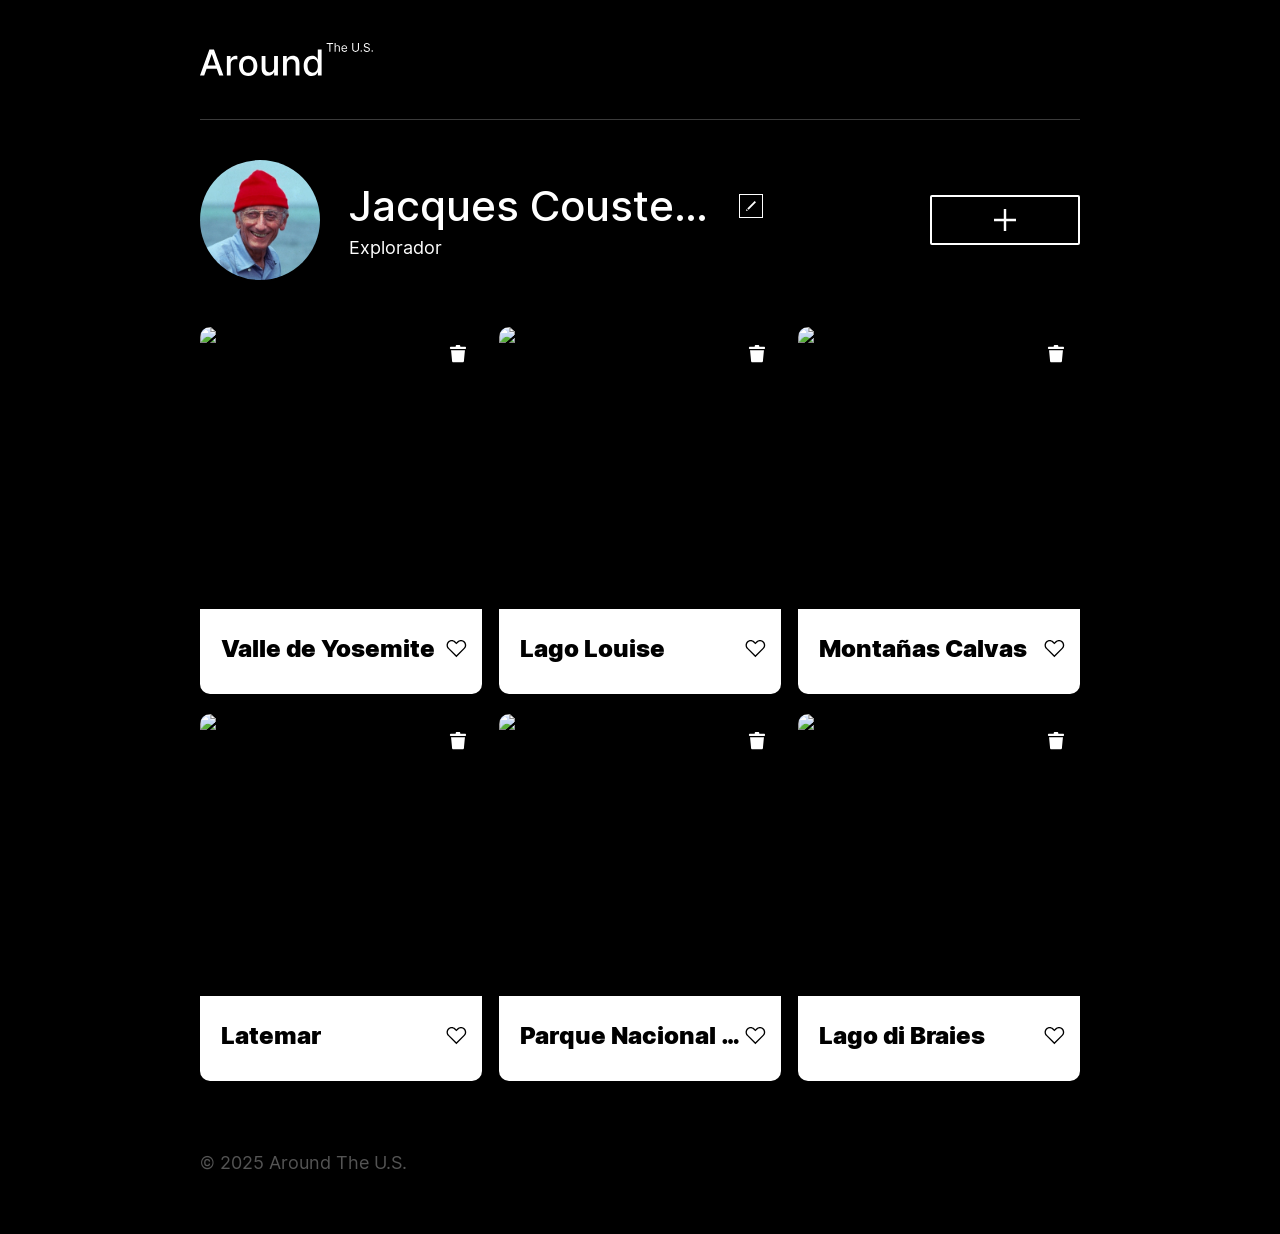
==== index.html @ 13948dd6 "Initial commit" ====
<!DOCTYPE html>
<html lang="es">
  <head>
    <meta charset="UTF-8" />
    <meta content="width=device-width, initial-scale=1.0" name="viewport" />
    <meta content="ie=edge" http-equiv="X-UA-Compatible" />
    <title>Around The U.S.</title>
    <link href="./pages/index.css" rel="stylesheet" />
  </head>
  <body class="page">
    <div class="page__content">
      <header class="header page__section">
        <img
          alt="Logotipo Around The U.S."
          class="logo header__logo"
          src="./images/logo.svg"
        />
      </header>
      <main class="content">
        <section class="profile page__section">
          <img class="profile__image" src="./images/avatar.jpg" alt="Avatar" />
          <div class="profile__info">
            <h1 class="profile__title">Jacques Cousteau</h1>
            <button
              aria-label="Editar perfil"
              class="profile__edit-button"
              type="button"
            ></button>
            <p class="profile__description">Explorador</p>
          </div>
          <button
            aria-label="Agregar tarjeta"
            class="profile__add-button"
            type="button"
          ></button>
        </section>
        <section class="cards page__section">
          <ul class="cards__list">
            <li class="card">
              <img
                class="card__image"
                src="https://practicum-content.s3.us-west-1.amazonaws.com/web-code/moved_yosemite.jpg"
                alt="Valle de Yosemite"
              />
              <button
                aria-label="Eliminar tarjeta"
                class="card__delete-button"
                type="button"
              ></button>
              <div class="card__description">
                <h2 class="card__title">Valle de Yosemite</h2>
                <button
                  aria-label="Botón Me gusta"
                  class="card__like-button"
                  type="button"
                ></button>
              </div>
            </li>
            <li class="card">
              <img
                class="card__image"
                src="https://practicum-content.s3.us-west-1.amazonaws.com/web-code/moved_lake-louise.jpg"
                alt="Lago Louise"
              />
              <button
                aria-label="Eliminar tarjeta"
                class="card__delete-button"
                type="button"
              ></button>
              <div class="card__description">
                <h2 class="card__title">Lago Louise</h2>
                <button
                  aria-label="Botón Me gusta"
                  class="card__like-button"
                  type="button"
                ></button>
              </div>
            </li>
            <li class="card">
              <img
                class="card__image"
                src="https://practicum-content.s3.us-west-1.amazonaws.com/web-code/moved_bald-mountains.jpg"
                alt="Montañas Calvas"
              />
              <button
                aria-label="Eliminar tarjeta"
                class="card__delete-button"
                type="button"
              ></button>
              <div class="card__description">
                <h2 class="card__title">Montañas Calvas</h2>
                <button
                  aria-label="Botón Me gusta"
                  class="card__like-button"
                  type="button"
                ></button>
              </div>
            </li>
            <li class="card">
              <img
                class="card__image"
                src="https://practicum-content.s3.us-west-1.amazonaws.com/web-code/moved_latemar.jpg"
                alt="Latemar"
              />
              <button
                aria-label="Eliminar tarjeta"
                class="card__delete-button"
                type="button"
              ></button>
              <div class="card__description">
                <h2 class="card__title">Latemar</h2>
                <button
                  aria-label="Botón Me gusta"
                  class="card__like-button"
                  type="button"
                ></button>
              </div>
            </li>
            <li class="card">
              <img
                class="card__image"
                src="https://practicum-content.s3.us-west-1.amazonaws.com/web-code/moved_vanoise.jpg"
                alt="Parque Nacional de la Vanoise"
              />
              <button
                aria-label="Eliminar tarjeta"
                class="card__delete-button"
                type="button"
              ></button>
              <div class="card__description">
                <h2 class="card__title">Parque Nacional de la Vanoise</h2>
                <button
                  aria-label="Botón Me gusta"
                  class="card__like-button"
                  type="button"
                ></button>
              </div>
            </li>
            <li class="card">
              <img
                class="card__image"
                src="https://practicum-content.s3.us-west-1.amazonaws.com/web-code/moved_lago.jpg"
                alt="Lago di Braies"
              />
              <button
                aria-label="Eliminar tarjeta"
                class="card__delete-button"
                type="button"
              ></button>
              <div class="card__description">
                <h2 class="card__title">Lago di Braies</h2>
                <button
                  aria-label="Botón Me gusta"
                  class="card__like-button"
                  type="button"
                ></button>
              </div>
            </li>
          </ul>
        </section>
      </main>
      <footer class="footer page__section">
        <p class="footer__copyright">© 2025 Around The U.S.</p>
      </footer>
      <div class="popup" id="edit-popup">
        <div class="popup__content">
          <button
            aria-label="Cerrar ventana emergente"
            class="popup__close"
            type="button"
          ></button>
          <h3 class="popup__title">Editar perfil</h3>
          <form class="popup__form" id="edit-profile-form">
            <input
              class="popup__input popup__input_type_name"
              name="name"
              placeholder="Nombre"
              type="text"
            />
            <input
              class="popup__input popup__input_type_description"
              name="description"
              placeholder="Acerca de mí"
              type="text"
            />
            <button class="button popup__button" type="submit">Guardar</button>
          </form>
        </div>
      </div>
      <div class="popup" id="new-card-popup">
        <div class="popup__content">
          <button
            aria-label="Cerrar ventana emergente"
            class="popup__close"
            type="button"
          ></button>
          <h3 class="popup__title">Nuevo lugar</h3>
          <form class="popup__form" id="new-card-form">
            <input
              class="popup__input popup__input_type_card-name"
              name="place-name"
              placeholder="Título"
              required
              type="text"
            />
            <input
              class="popup__input popup__input_type_url"
              name="link"
              placeholder="Enlace a la imagen"
              required
              type="url"
            />
            <button class="button popup__button" type="submit">Crear</button>
          </form>
        </div>
      </div>
      <div class="popup" id="image-popup">
        <div class="popup__content popup__content_content_image">
          <button
            aria-label="Cerrar ventana emergente"
            class="popup__close"
            type="button"
          ></button>
          <img alt="" class="popup__image" src="#" />
          <p class="popup__caption"></p>
        </div>
      </div>
    </div>
  </body>
</html>
---- pages/index.css ----
@import url("../vendor/normalize.css");
@import url("../vendor/fonts.css");

@import url("../blocks/page.css");
@import url("../blocks/header.css");
@import url("../blocks/content.css");
@import url("../blocks/footer.css");
@import url("../blocks/profile.css");
@import url("../blocks/cards.css");
@import url("../blocks/card.css");
@import url("../blocks/popup.css");
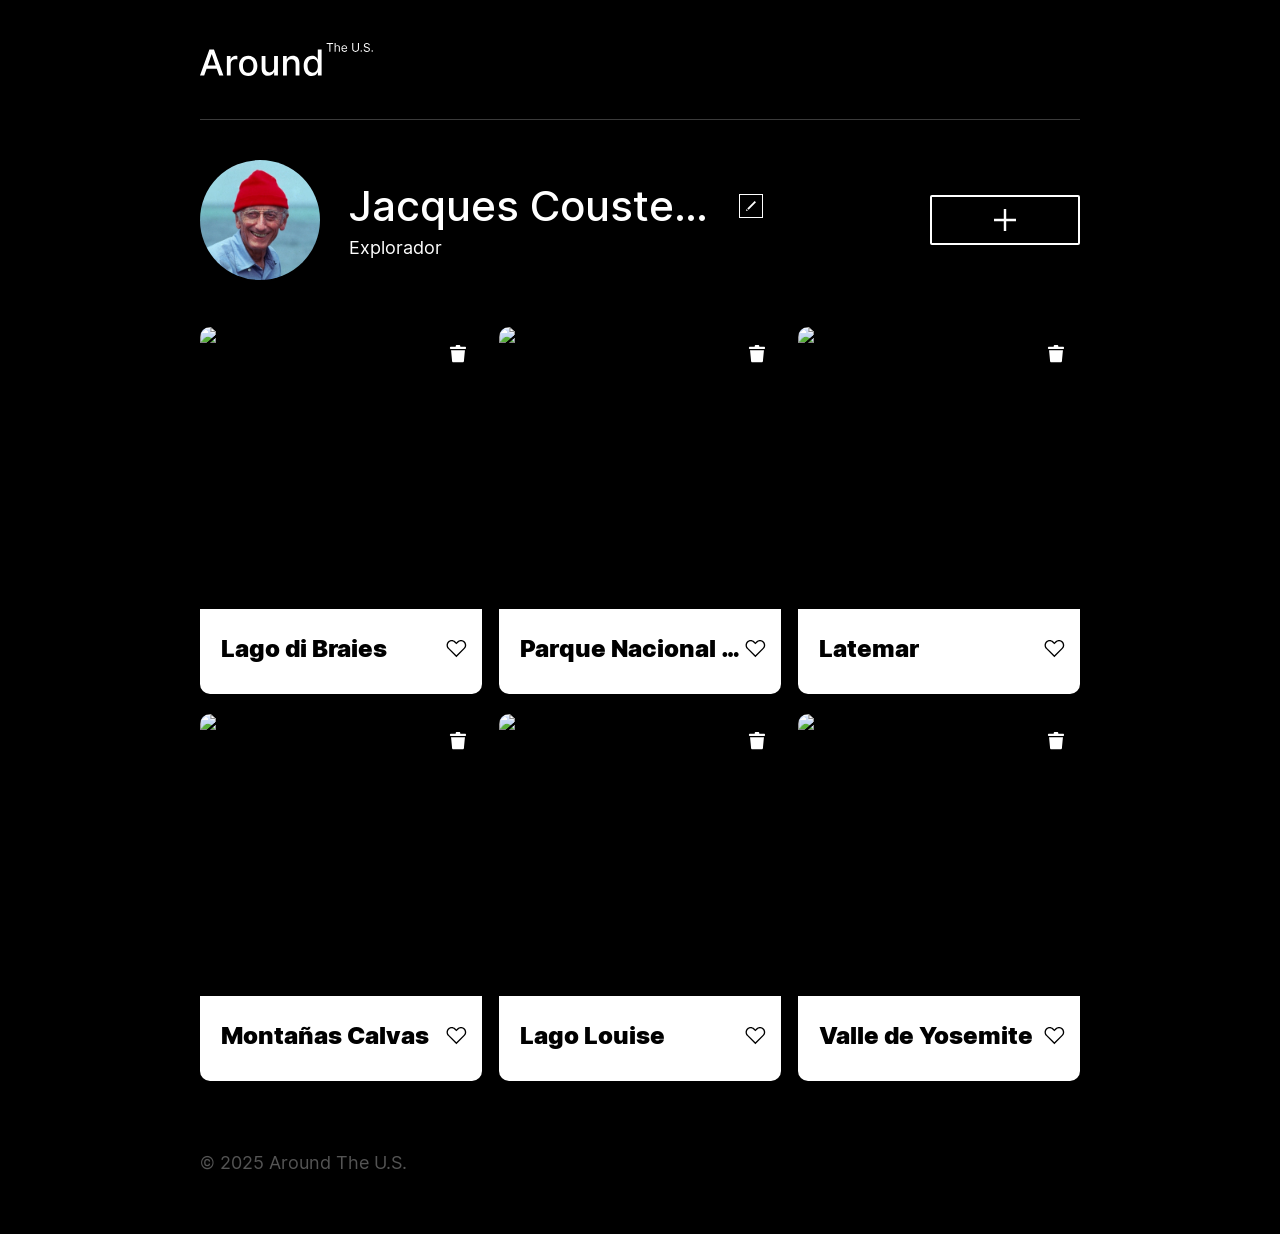
==== commit dc24cf9d: "add open/close modals, like button, and delete button" ====
--- a/index.html
+++ b/index.html
@@ -1,4 +1,4 @@
-<!DOCTYPE html>
+<!doctype html>
 <html lang="es">
   <head>
     <meta charset="UTF-8" />
@@ -36,126 +36,24 @@
         </section>
         <section class="cards page__section">
           <ul class="cards__list">
-            <li class="card">
-              <img
-                class="card__image"
-                src="https://practicum-content.s3.us-west-1.amazonaws.com/web-code/moved_yosemite.jpg"
-                alt="Valle de Yosemite"
-              />
-              <button
-                aria-label="Eliminar tarjeta"
-                class="card__delete-button"
-                type="button"
-              ></button>
-              <div class="card__description">
-                <h2 class="card__title">Valle de Yosemite</h2>
+            <template id="template-card">
+              <li class="card">
+                <img class="card__image" src="" alt="" />
                 <button
-                  aria-label="Botón Me gusta"
-                  class="card__like-button"
+                  aria-label="Eliminar tarjeta"
+                  class="card__delete-button"
                   type="button"
                 ></button>
-              </div>
-            </li>
-            <li class="card">
-              <img
-                class="card__image"
-                src="https://practicum-content.s3.us-west-1.amazonaws.com/web-code/moved_lake-louise.jpg"
-                alt="Lago Louise"
-              />
-              <button
-                aria-label="Eliminar tarjeta"
-                class="card__delete-button"
-                type="button"
-              ></button>
-              <div class="card__description">
-                <h2 class="card__title">Lago Louise</h2>
-                <button
-                  aria-label="Botón Me gusta"
-                  class="card__like-button"
-                  type="button"
-                ></button>
-              </div>
-            </li>
-            <li class="card">
-              <img
-                class="card__image"
-                src="https://practicum-content.s3.us-west-1.amazonaws.com/web-code/moved_bald-mountains.jpg"
-                alt="Montañas Calvas"
-              />
-              <button
-                aria-label="Eliminar tarjeta"
-                class="card__delete-button"
-                type="button"
-              ></button>
-              <div class="card__description">
-                <h2 class="card__title">Montañas Calvas</h2>
-                <button
-                  aria-label="Botón Me gusta"
-                  class="card__like-button"
-                  type="button"
-                ></button>
-              </div>
-            </li>
-            <li class="card">
-              <img
-                class="card__image"
-                src="https://practicum-content.s3.us-west-1.amazonaws.com/web-code/moved_latemar.jpg"
-                alt="Latemar"
-              />
-              <button
-                aria-label="Eliminar tarjeta"
-                class="card__delete-button"
-                type="button"
-              ></button>
-              <div class="card__description">
-                <h2 class="card__title">Latemar</h2>
-                <button
-                  aria-label="Botón Me gusta"
-                  class="card__like-button"
-                  type="button"
-                ></button>
-              </div>
-            </li>
-            <li class="card">
-              <img
-                class="card__image"
-                src="https://practicum-content.s3.us-west-1.amazonaws.com/web-code/moved_vanoise.jpg"
-                alt="Parque Nacional de la Vanoise"
-              />
-              <button
-                aria-label="Eliminar tarjeta"
-                class="card__delete-button"
-                type="button"
-              ></button>
-              <div class="card__description">
-                <h2 class="card__title">Parque Nacional de la Vanoise</h2>
-                <button
-                  aria-label="Botón Me gusta"
-                  class="card__like-button"
-                  type="button"
-                ></button>
-              </div>
-            </li>
-            <li class="card">
-              <img
-                class="card__image"
-                src="https://practicum-content.s3.us-west-1.amazonaws.com/web-code/moved_lago.jpg"
-                alt="Lago di Braies"
-              />
-              <button
-                aria-label="Eliminar tarjeta"
-                class="card__delete-button"
-                type="button"
-              ></button>
-              <div class="card__description">
-                <h2 class="card__title">Lago di Braies</h2>
-                <button
-                  aria-label="Botón Me gusta"
-                  class="card__like-button"
-                  type="button"
-                ></button>
-              </div>
-            </li>
+                <div class="card__description">
+                  <h2 class="card__title"></h2>
+                  <button
+                    aria-label="Botón Me gusta"
+                    class="card__like-button"
+                    type="button"
+                  ></button>
+                </div>
+              </li>
+            </template>
           </ul>
         </section>
       </main>
@@ -226,5 +124,6 @@
         </div>
       </div>
     </div>
+    <script src="./scripts/index.js"></script>
   </body>
 </html>
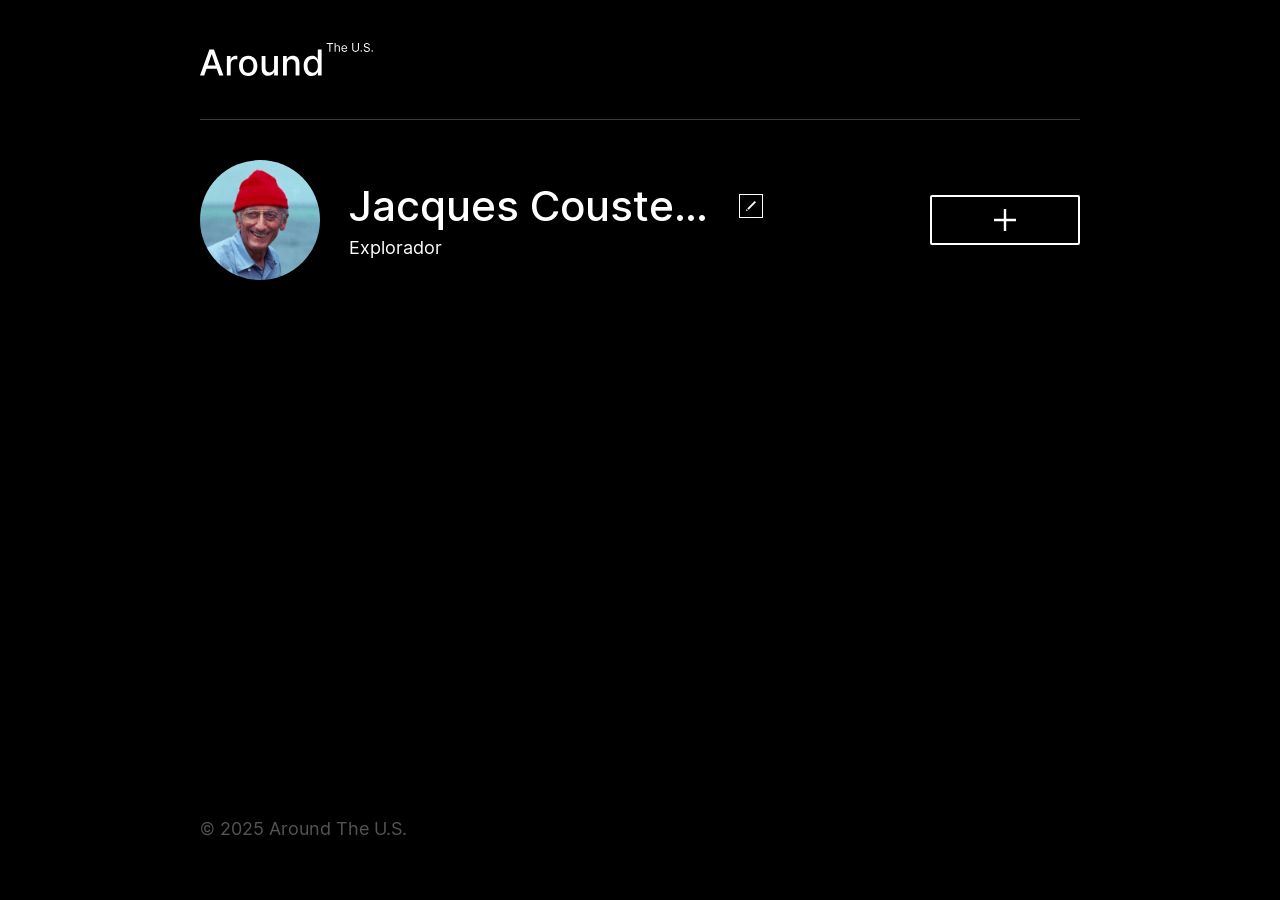
==== commit 99d73d14: "Add functions to show message errors. Add better description in README file" ====
--- a/index.html
+++ b/index.html
@@ -74,13 +74,23 @@
               name="name"
               placeholder="Nombre"
               type="text"
+              id="name"
+              minlength="2"
+              maxlength="40"
+              required
             />
+            <span class="name-input-error form__input-error"></span>
             <input
               class="popup__input popup__input_type_description"
               name="description"
               placeholder="Acerca de mí"
               type="text"
+              id="description"
+              minlength="2"
+              maxlength="200"
+              required
             />
+            <span class="description-input-error form__input-error"></span>
             <button class="button popup__button" type="submit">Guardar</button>
           </form>
         </div>
@@ -98,17 +108,25 @@
               class="popup__input popup__input_type_card-name"
               name="place-name"
               placeholder="Título"
+              type="text"
+              id="place-name"
+              minlength="2"
+              maxlength="30"
               required
-              type="text"
             />
+            <span class="place-name-input-error form__input-error"></span>
             <input
               class="popup__input popup__input_type_url"
               name="link"
               placeholder="Enlace a la imagen"
+              id="link"
+              type="url"
               required
-              type="url"
             />
-            <button class="button popup__button" type="submit">Crear</button>
+            <span class="link-input-error form__input-error"></span>
+            <button class="button popup__button" type="submit" disabled>
+              Crear
+            </button>
           </form>
         </div>
       </div>
@@ -124,6 +142,6 @@
         </div>
       </div>
     </div>
-    <script src="./scripts/index.js"></script>
+    <script type="module" src="./scripts/index.js"></script>
   </body>
 </html>
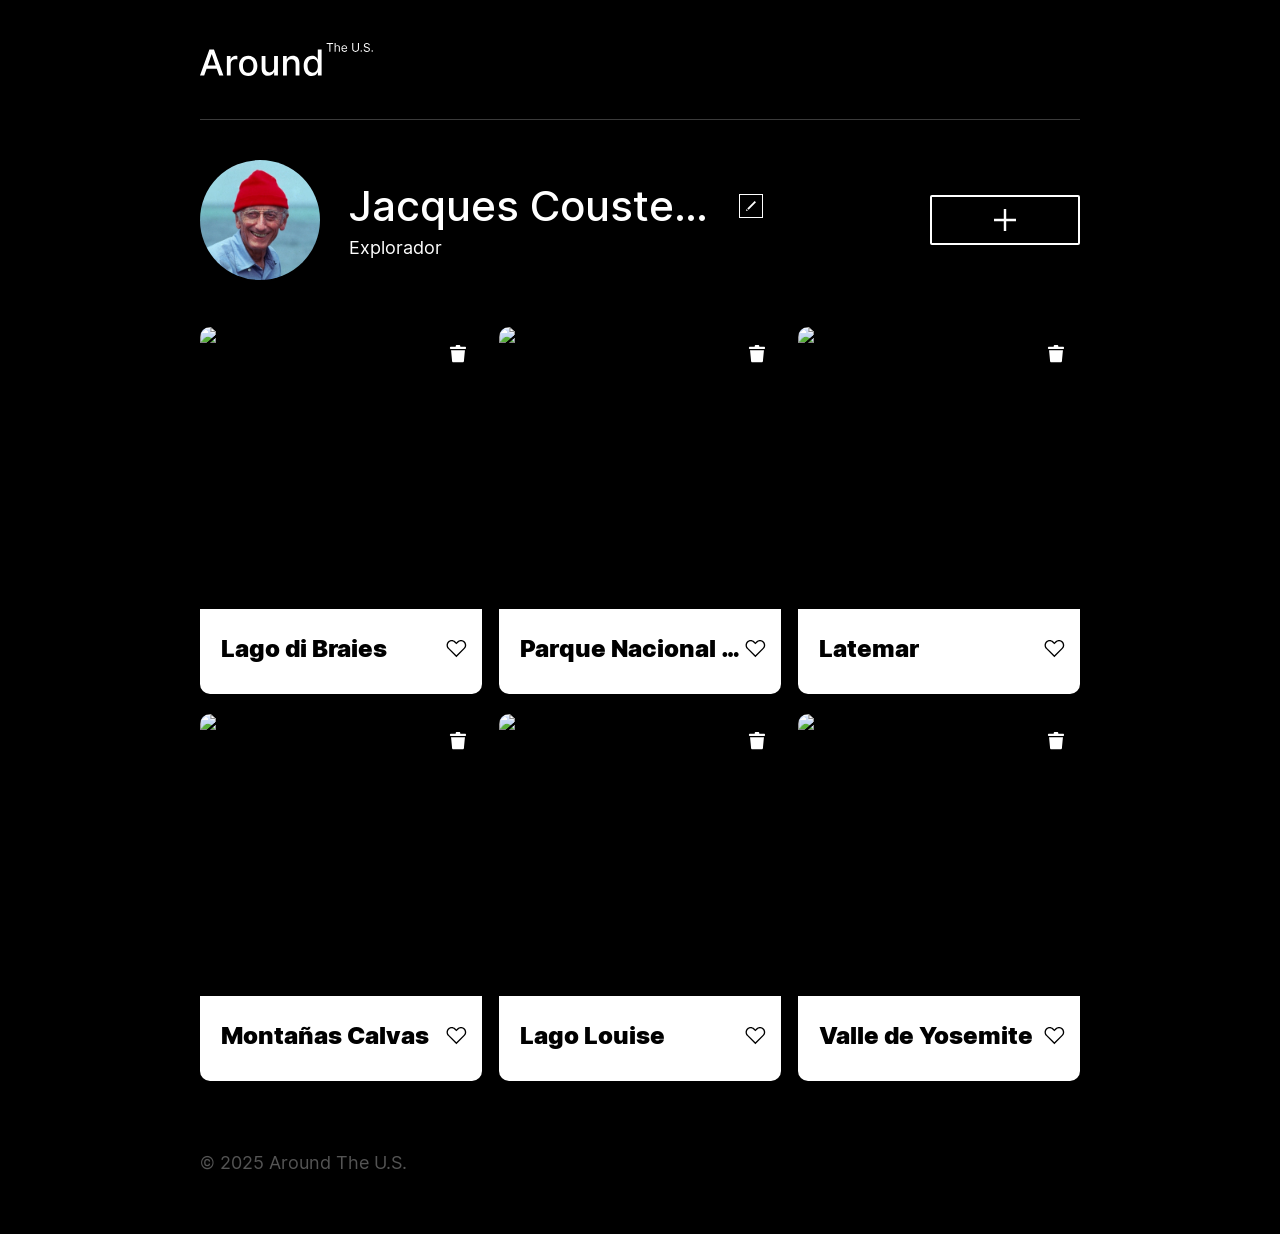
==== commit bc3482d1: "correct BEM errors" ====
--- a/index.html
+++ b/index.html
@@ -79,7 +79,7 @@
               maxlength="40"
               required
             />
-            <span class="name-input-error form__input-error"></span>
+            <span class="name-input-error popup__input-error"></span>
             <input
               class="popup__input popup__input_type_description"
               name="description"
@@ -90,7 +90,7 @@
               maxlength="200"
               required
             />
-            <span class="description-input-error form__input-error"></span>
+            <span class="description-input-error popup__input-error"></span>
             <button class="button popup__button" type="submit">Guardar</button>
           </form>
         </div>
@@ -114,7 +114,7 @@
               maxlength="30"
               required
             />
-            <span class="place-name-input-error form__input-error"></span>
+            <span class="place-name-input-error popup__input-error"></span>
             <input
               class="popup__input popup__input_type_url"
               name="link"
@@ -123,7 +123,7 @@
               type="url"
               required
             />
-            <span class="link-input-error form__input-error"></span>
+            <span class="link-input-error popup__input-error"></span>
             <button class="button popup__button" type="submit" disabled>
               Crear
             </button>
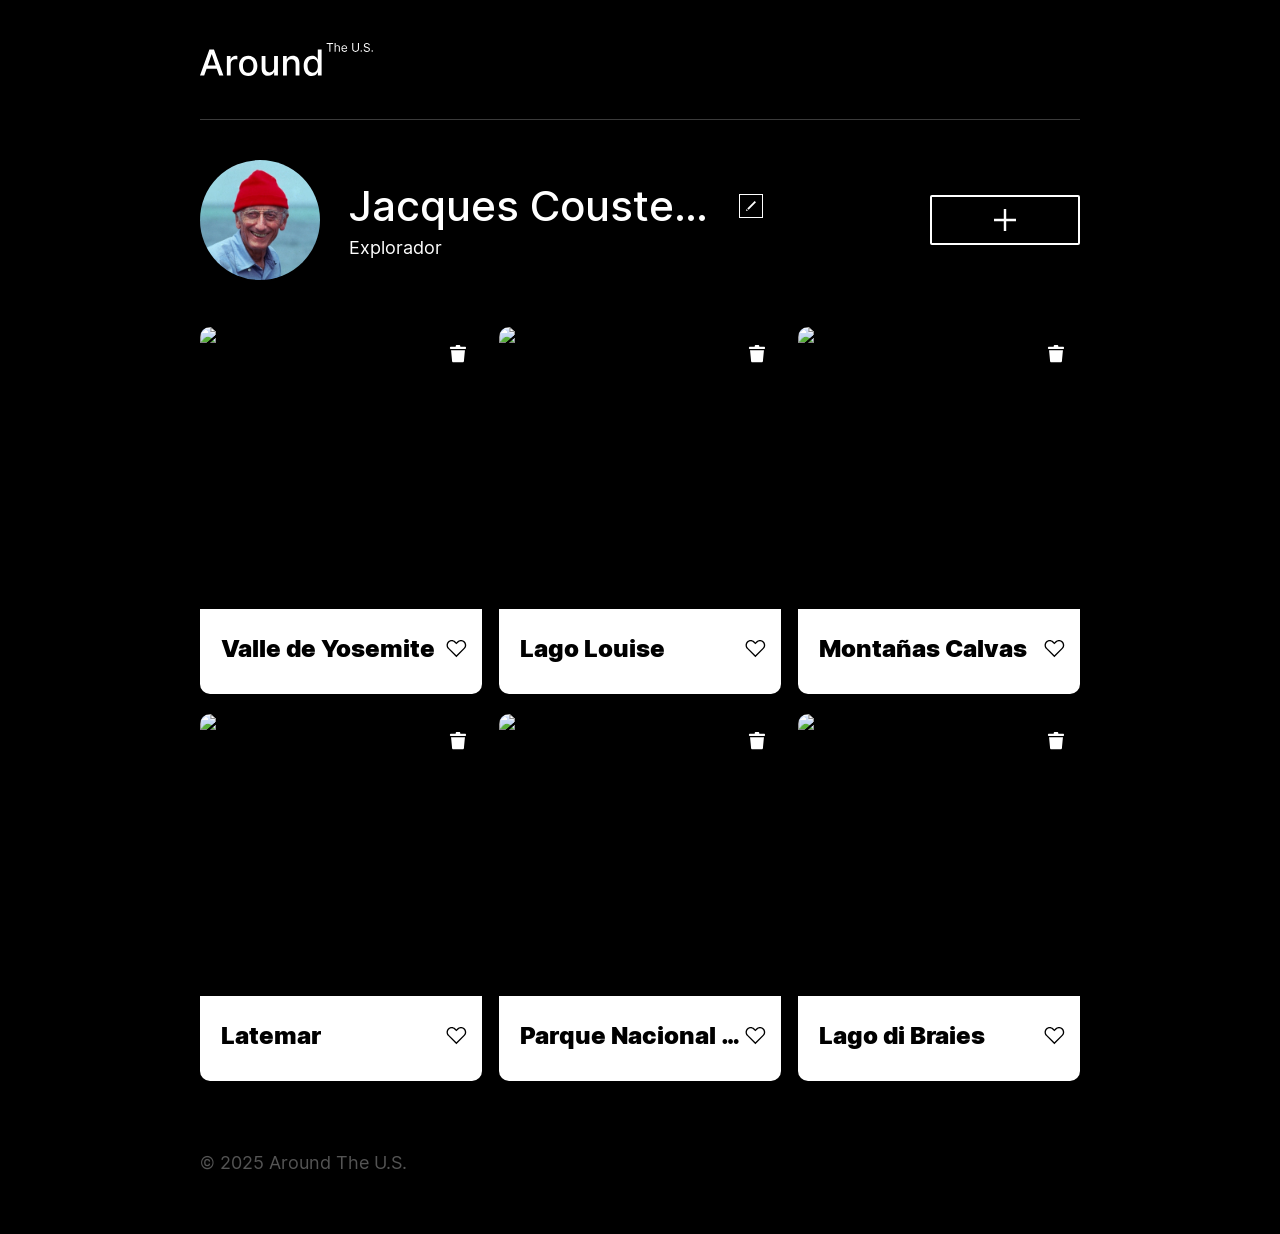
==== commit ae0a1f34: "fix src locations and add README" ====
--- a/index.html
+++ b/index.html
@@ -5,7 +5,7 @@
     <meta content="width=device-width, initial-scale=1.0" name="viewport" />
     <meta content="ie=edge" http-equiv="X-UA-Compatible" />
     <title>Around The U.S.</title>
-    <link href="./pages/index.css" rel="stylesheet" />
+    <link href="./public/pages/index.css" rel="stylesheet" />
   </head>
   <body class="page">
     <div class="page__content">
@@ -13,12 +13,16 @@
         <img
           alt="Logotipo Around The U.S."
           class="logo header__logo"
-          src="./images/logo.svg"
+          src="./public/images/logo.svg"
         />
       </header>
       <main class="content">
         <section class="profile page__section">
-          <img class="profile__image" src="./images/avatar.jpg" alt="Avatar" />
+          <img
+            class="profile__image"
+            src="./public/images/avatar.jpg"
+            alt="Avatar"
+          />
           <div class="profile__info">
             <h1 class="profile__title">Jacques Cousteau</h1>
             <button
@@ -142,6 +146,6 @@
         </div>
       </div>
     </div>
-    <script type="module" src="./scripts/index.js"></script>
+    <script type="module" src="./public/index.js"></script>
   </body>
 </html>
--- a/public/pages/index.css
+++ b/public/pages/index.css
@@ -0,0 +1,11 @@
+@import url("../vendor/normalize.css");
+@import url("../vendor/fonts.css");
+
+@import url("../blocks/page.css");
+@import url("../blocks/header.css");
+@import url("../blocks/content.css");
+@import url("../blocks/footer.css");
+@import url("../blocks/profile.css");
+@import url("../blocks/cards.css");
+@import url("../blocks/card.css");
+@import url("../blocks/popup.css");
